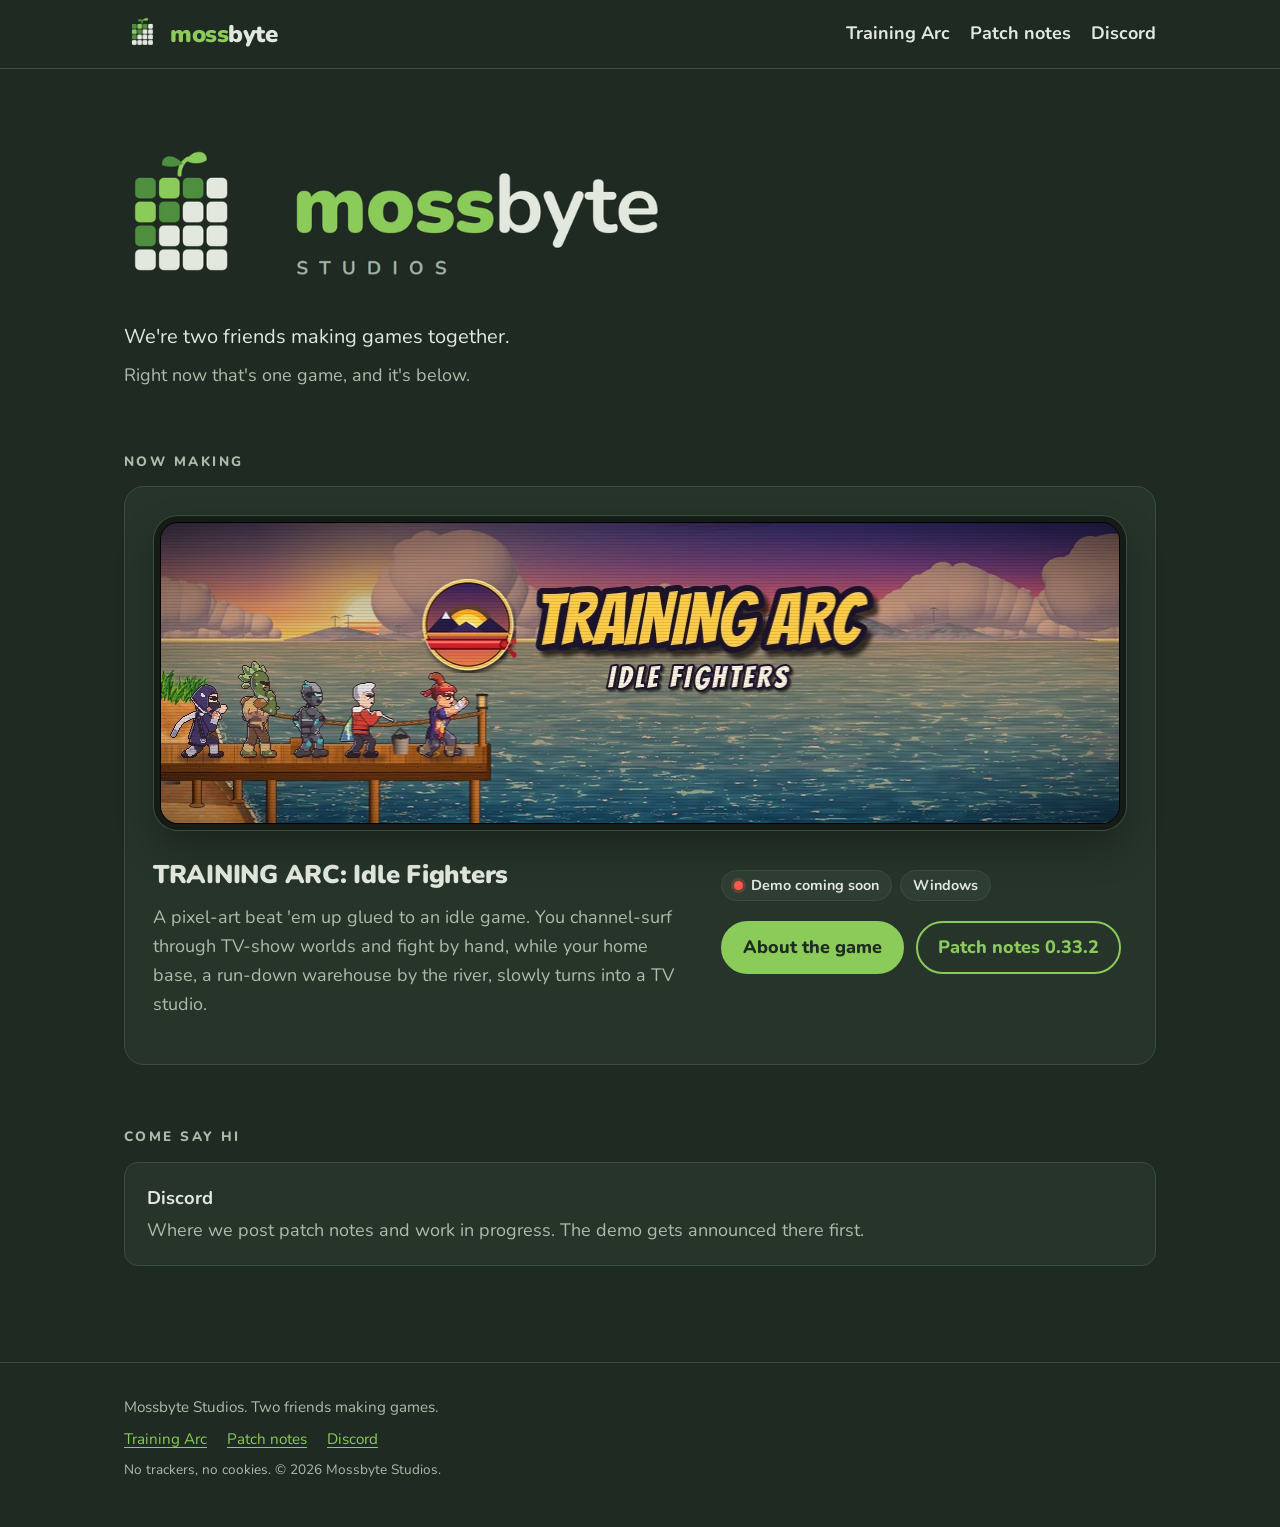
==== index.html @ 5b7db669 "Publish the site from training-arc 433669513" ====
<!doctype html>
<html lang="en">
<head>
<meta charset="utf-8">
<meta name="viewport" content="width=device-width, initial-scale=1">
<title>Mossbyte Studios</title>
<meta name="description" content="Mossbyte Studios is two friends making games. Right now that&#x27;s TRAINING ARC, a pixel-art beat &#x27;em up glued to an idle game.">
<meta name="theme-color" content="#1F2A22">
<link rel="canonical" href="https://mossbytestudios.com/">
<meta property="og:type" content="website">
<meta property="og:site_name" content="Mossbyte Studios">
<meta property="og:title" content="Mossbyte Studios">
<meta property="og:description" content="Mossbyte Studios is two friends making games. Right now that&#x27;s TRAINING ARC, a pixel-art beat &#x27;em up glued to an idle game.">
<meta property="og:url" content="https://mossbytestudios.com/">
<meta property="og:image" content="https://mossbytestudios.com/img/og_home.png">
<meta name="twitter:card" content="summary_large_image">
<link rel="icon" type="image/png" sizes="32x32" href="img/icon-32.png">
<link rel="apple-touch-icon" href="img/icon-180.png">
<link rel="preload" href="fonts/nunito-latin.woff" as="font" type="font/woff" crossorigin>
<link rel="stylesheet" href="css/site.css">
</head>
<body class="home">
<a class="skip" href="#main">Skip to content</a>
<header class="site-header">
  <div class="wrap header-row">
    <a class="brand" href="./" aria-label="Mossbyte Studios, home">
      <img src="img/icon-180.png" alt="" width="36" height="36">
      <span class="brand-word"><span class="moss">moss</span>byte</span>
    </a>
    <nav class="site-nav" aria-label="Main">
      <a href="training-arc/">Training Arc</a>
      <a href="patch-notes/">Patch notes</a>
      <a href="https://discord.gg/VtTaMhQuwS">Discord</a>
    </nav>
  </div>
</header>
<main id="main">
<section class="hero wrap">
  <img class="hero-logo" src="img/mossbyte_wide.png" alt="Mossbyte Studios" width="720" height="206">
  <p class="lede">We're two friends making games together.</p>
  <p>Right now that's one game, and it's below.</p>
</section>

<section class="wrap" aria-labelledby="now-making">
  <h2 id="now-making" class="eyebrow">Now making</h2>
  <article class="feature">
    <a class="feature-art screen" href="training-arc/" tabindex="-1" aria-hidden="true">
      <img src="img/ta_banner.webp" alt="" width="960" height="300">
    </a>
    <div class="feature-text">
      <h3><a href="training-arc/">TRAINING ARC: Idle Fighters</a></h3>
      <p>A pixel-art beat 'em up glued to an idle game. You channel-surf through TV-show worlds and fight by hand,
        while your home base, a run-down warehouse by the river, slowly turns into a TV studio.</p>
    </div>
    <div class="feature-side">
      <ul class="chips" aria-label="Status">
        <li><span class="on-air" aria-hidden="true"></span>Demo coming soon</li>
        <li>Windows</li>
      </ul>
      <p class="actions">
        <a class="btn" href="training-arc/">About the game</a>
        <a class="btn ghost" href="patch-notes/0.33.2-alpha/">Patch notes 0.33.2</a>
      </p>
    </div>
  </article>
</section>

<section class="wrap say-hi" aria-labelledby="say-hi">
  <h2 id="say-hi" class="eyebrow">Come say hi</h2>
  <div class="link-cards">
    <a class="link-card" href="https://discord.gg/VtTaMhQuwS">
      <strong>Discord</strong>
      <span>Where we post patch notes and work in progress. The demo gets announced there first.</span>
    </a>
  </div>
</section>

</main>
<footer class="site-footer">
  <div class="wrap footer-row">
    <p>Mossbyte Studios. Two friends making games.</p>
    <p class="footer-links">
      <a href="training-arc/">Training Arc</a>
      <a href="patch-notes/">Patch notes</a>
      <a href="https://discord.gg/VtTaMhQuwS">Discord</a>
    </p>
    <p class="small">No trackers, no cookies. &copy; 2026 Mossbyte Studios.</p>
  </div>
</footer>
</body>
</html>
---- css/site.css ----
/* mossbytestudios.com. Brand: bg #1F2A22, moss #4E8E3E / #8BCB5A, off-white #E3E8DF, Nunito (self-hosted, OFL). */

@font-face {
  font-family: "Nunito";
  src: url("../fonts/nunito-latin.woff") format("woff");
  font-weight: 200 1000;
  font-display: swap;
}

:root {
  --bg: #1F2A22;
  --bg-2: #26342A;        /* cards */
  --bg-3: #2E3E32;        /* card hover, borders */
  --line: #3A4D3E;
  --moss: #4E8E3E;
  --sprout: #8BCB5A;
  --text: #E3E8DF;
  --muted: #AEBBAA;
  --screen: #0E1310;      /* the TV glass */
  --on-air: #FF5A4E;
  --radius: 14px;
  --wrap: 1080px;
  color-scheme: dark;
}

*, *::before, *::after { box-sizing: border-box; }

html { -webkit-text-size-adjust: 100%; }

body {
  margin: 0;
  background: var(--bg);
  color: var(--text);
  font-family: "Nunito", system-ui, -apple-system, "Segoe UI", sans-serif;
  font-size: 18px;
  line-height: 1.6;
  overflow-x: hidden;
}

img { max-width: 100%; height: auto; display: block; }

a { color: var(--sprout); text-underline-offset: 3px; text-decoration-thickness: 1px; }
a:hover { color: var(--text); }
:focus-visible { outline: 3px solid var(--sprout); outline-offset: 3px; border-radius: 4px; }

h1, h2, h3 { line-height: 1.2; margin: 0 0 .5em; font-weight: 900; letter-spacing: -.01em; }
h1 { font-size: clamp(2rem, 5vw, 3rem); }
h2 { font-size: clamp(1.4rem, 3vw, 1.75rem); margin-top: 0; }
h3 { font-size: 1.15rem; font-weight: 800; }
p { margin: 0 0 1em; }

.wrap { width: 100%; max-width: var(--wrap); margin-left: auto; margin-right: auto; padding-left: 24px; padding-right: 24px; }
main > section, main > article { margin-top: 64px; }
main > section:first-child, main > article:first-child { margin-top: 40px; }

.skip { position: absolute; left: -9999px; top: 8px; background: var(--sprout); color: var(--bg); padding: 8px 12px; z-index: 10; }
.skip:focus { left: 16px; }

/* ---- header / footer */
.site-header { border-bottom: 1px solid var(--line); }
.header-row { display: flex; align-items: center; justify-content: space-between; gap: 16px; min-height: 68px; }
.brand { display: flex; align-items: center; gap: 10px; text-decoration: none; color: var(--text); }
.brand img { width: 36px; height: 36px; }
.brand-word { font-weight: 900; font-size: 1.5rem; letter-spacing: -.02em; }
.brand-word .moss { color: var(--sprout); }
.site-nav { display: flex; gap: 4px 20px; flex-wrap: wrap; }
.site-nav a { color: var(--text); text-decoration: none; font-weight: 700; padding: 6px 0; border-bottom: 2px solid transparent; }
.site-nav a:hover, .site-nav a[aria-current] { border-bottom-color: var(--sprout); }

.site-footer { margin-top: 96px; border-top: 1px solid var(--line); padding: 32px 0 40px; color: var(--muted); font-size: .95rem; }
.footer-row p { margin: 0 0 .5em; }
.footer-links { display: flex; flex-wrap: wrap; gap: 4px 20px; }
.small { font-size: .85rem; }

/* ---- shared bits */
.lede { font-size: 1.25rem; color: var(--text); }
.eyebrow { font-size: .85rem; font-weight: 800; letter-spacing: .18em; text-transform: uppercase; color: var(--muted); margin-bottom: 16px; }
.note { color: var(--muted); font-size: 1rem; }
.prose > * { max-width: 720px; }

.btn {
  display: inline-block; background: var(--sprout); color: var(--bg); font-weight: 800; text-decoration: none;
  padding: 10px 20px; border-radius: 999px; border: 2px solid var(--sprout);
}
.btn:hover { background: var(--text); border-color: var(--text); color: var(--bg); }
.btn.ghost { background: transparent; color: var(--sprout); }
.btn.ghost:hover { color: var(--text); border-color: var(--text); background: transparent; }
.actions { display: flex; flex-wrap: wrap; gap: 12px; margin: 20px 0 0; }

.chips { list-style: none; padding: 0; margin: 0; display: flex; flex-wrap: wrap; gap: 8px; }
.chips li {
  display: inline-flex; align-items: center; gap: 8px; font-size: .9rem; font-weight: 700;
  background: var(--bg-3); border: 1px solid var(--line); border-radius: 999px; padding: 3px 12px;
}
.on-air { width: 9px; height: 9px; border-radius: 50%; background: var(--on-air); box-shadow: 0 0 0 3px rgba(255, 90, 78, .22); }

.link-cards { display: grid; grid-template-columns: repeat(auto-fit, minmax(260px, 1fr)); gap: 16px; }
.link-card {
  display: block; background: var(--bg-2); border: 1px solid var(--line); border-radius: var(--radius);
  padding: 20px 22px; text-decoration: none; color: var(--muted);
}
.link-card strong { display: block; color: var(--text); font-size: 1.15rem; margin-bottom: 4px; }
.link-card:hover { background: var(--bg-3); border-color: var(--moss); color: var(--text); }

/* ---- the TV screen frame (game art sits in these) */
.screen {
  position: relative; display: block; background: var(--screen); border-radius: 18px; overflow: hidden;
  border: 1px solid #000; box-shadow: 0 0 0 6px #151C17, 0 0 0 7px var(--line), 0 18px 40px rgba(0, 0, 0, .35);
}
.screen img { width: 100%; }
.screen::after {           /* faint scanlines + a soft vignette, like a CRT */
  content: ""; position: absolute; inset: 0; pointer-events: none;
  background:
    repeating-linear-gradient(to bottom, rgba(0, 0, 0, .10) 0 1px, transparent 1px 3px),
    radial-gradient(ellipse at center, transparent 62%, rgba(0, 0, 0, .35) 100%);
}
a.screen:hover { box-shadow: 0 0 0 6px #151C17, 0 0 0 7px var(--moss), 0 18px 40px rgba(0, 0, 0, .35); }

/* ---- home */
.hero { padding-top: 24px; }
.hero-logo { width: min(560px, 100%); margin: 0 0 28px -8px; }
.hero p { max-width: 640px; color: var(--muted); }
.hero .lede { color: var(--text); margin-bottom: .4em; }

.feature {
  display: grid; grid-template-columns: minmax(0, 1.3fr) minmax(0, 1fr); gap: 8px 40px; align-items: start;
  background: var(--bg-2); border: 1px solid var(--line); border-radius: 20px; padding: 28px;
}
.feature-art { grid-column: 1 / -1; margin: 7px 7px 28px; }
.feature-side { padding-top: 6px; }
.feature h3 { font-size: 1.6rem; font-weight: 900; }
.feature h3 a { color: var(--text); text-decoration: none; }
.feature h3 a:hover { color: var(--sprout); }
.feature p { color: var(--muted); }
.feature .chips { margin-top: 4px; }

/* ---- game page */
.game-hero { display: grid; gap: 28px; }
.hero-screen { margin: 7px; }
.channel-bug {
  position: absolute; z-index: 1; top: 12px; right: 14px; font-weight: 900; font-size: .8rem; letter-spacing: .12em;
  color: rgba(255, 255, 255, .85); background: rgba(0, 0, 0, .45); padding: 2px 8px; border-radius: 6px;
}
.game-title h1 { margin-bottom: 12px; }
.game-title h1 span { display: block; font-size: .45em; font-weight: 800; letter-spacing: .2em; text-transform: uppercase; color: var(--sprout); margin-top: 6px; }

.three { list-style: none; padding: 0; margin: 0; display: grid; grid-template-columns: repeat(3, minmax(0, 1fr)); gap: 16px; }
.three li { background: var(--bg-2); border: 1px solid var(--line); border-radius: var(--radius); padding: 20px 22px; }
.three p { margin: 0; color: var(--muted); font-size: 1rem; }

.tv-guide { list-style: none; padding: 0; margin: 0 0 16px; border: 1px solid var(--line); border-radius: var(--radius); overflow: hidden; }
.tv-guide li {
  display: grid; grid-template-columns: 48px minmax(0, 13rem) minmax(0, 1fr) auto; gap: 16px; align-items: baseline;
  padding: 12px 18px; background: var(--bg-2);
}
.tv-guide li:nth-child(even) { background: #223026; }
.tv-guide .ch { font-weight: 900; color: var(--bg); background: var(--sprout); border-radius: 6px; text-align: center; font-size: .9rem; padding: 1px 0; align-self: center; }
.tv-guide span:not(.ch) { color: var(--muted); }
.tv-guide em { font-style: normal; color: var(--muted); font-size: .9rem; white-space: nowrap; }

.shots { display: grid; grid-template-columns: repeat(2, minmax(0, 1fr)); gap: 32px 28px; }
.shots figure { margin: 7px; }
.shots figcaption { margin-top: 14px; color: var(--muted); font-size: .95rem; }

.trailer { aspect-ratio: 16 / 9; margin: 7px; }
.trailer iframe { width: 100%; height: 100%; border: 0; display: block; }
.trailer-play { display: block; height: 100%; position: relative; color: var(--text); }
.trailer-play img { width: 100%; height: 100%; object-fit: cover; opacity: .75; }
.trailer-play span {
  position: absolute; left: 50%; top: 50%; transform: translate(-50%, -50%); background: var(--sprout); color: var(--bg);
  font-weight: 900; padding: 12px 24px; border-radius: 999px;
}

/* ---- patch notes */
.crumbs { margin-bottom: 8px; font-weight: 700; }
.notes h1 { margin-bottom: 8px; }
.notes-meta { display: flex; align-items: center; gap: 12px; color: var(--muted); margin-bottom: 32px; }
.tag {
  display: inline-block; font-size: .78rem; font-weight: 800; letter-spacing: .08em; text-transform: uppercase;
  color: var(--sprout); border: 1px solid var(--moss); border-radius: 6px; padding: 0 7px;
}
.notes-body h2 { font-size: 1.3rem; margin: 1.6em 0 .5em; color: var(--sprout); }
.notes-body ul { padding-left: 1.2em; margin: 0 0 1em; }
.notes-body li { margin-bottom: .45em; }
.notes-body li::marker { color: var(--moss); }
.notes-body li ul { margin: .4em 0 0; }
.notes-body strong { color: #F3F6F0; }
.notes-body > p:first-child { font-size: 1.15rem; }

.notes-list { list-style: none; padding: 0; margin: 24px 0 0; display: grid; gap: 14px; }
.notes-list a {
  display: grid; grid-template-columns: auto auto 1fr; align-items: center; gap: 4px 12px;
  background: var(--bg-2); border: 1px solid var(--line); border-radius: var(--radius); padding: 18px 22px;
  text-decoration: none; color: var(--muted);
}
.notes-list a:hover { background: var(--bg-3); border-color: var(--moss); }
.notes-list .v { font-size: 1.35rem; font-weight: 900; color: var(--text); }
.notes-list time { font-size: .95rem; }
.notes-list .sum { grid-column: 1 / -1; font-size: 1rem; color: var(--text); }
.notes-list .topics { grid-column: 1 / -1; font-size: .9rem; }
.notes-list .topics:empty { display: none; }

.pager { display: flex; justify-content: space-between; gap: 16px; margin-top: 48px; padding-top: 20px; border-top: 1px solid var(--line); font-weight: 700; }

/* ---- 404 */
.lost { text-align: center; padding-top: 40px; }
.lost .screen { max-width: 420px; margin: 0 auto 28px; aspect-ratio: 4 / 3; display: grid; place-items: center; }
.lost .static-text { font-size: 2.2rem; font-weight: 900; letter-spacing: .1em; color: var(--muted); }

/* ---- narrow screens */
@media (max-width: 860px) {
  .feature { grid-template-columns: 1fr; gap: 0; padding: 20px; }
  .feature-art { margin-bottom: 24px; }
  .feature-side { padding-top: 0; }
  .three { grid-template-columns: 1fr; }
  .tv-guide li { grid-template-columns: 40px minmax(0, 1fr) auto; gap: 4px 12px; }
  .tv-guide li > span:nth-of-type(2) { grid-column: 2 / 4; grid-row: 2; font-size: .95rem; }
}
@media (max-width: 720px) {
  body { font-size: 17px; }
  .wrap { padding-left: 16px; padding-right: 16px; }
  main > section, main > article { margin-top: 48px; }
  .header-row { flex-direction: column; align-items: flex-start; gap: 4px; padding-top: 12px; padding-bottom: 8px; }
  .site-nav { gap: 4px 18px; }
  .shots { grid-template-columns: 1fr; gap: 28px; }
  .hero-logo { margin-left: -4px; }
  .lede { font-size: 1.15rem; }
  .notes-list a { padding: 16px; }
  .channel-bug { font-size: .62rem; top: 7px; right: 9px; padding: 1px 6px; }
}

@media (prefers-reduced-motion: reduce) { * { scroll-behavior: auto !important; transition: none !important; } }
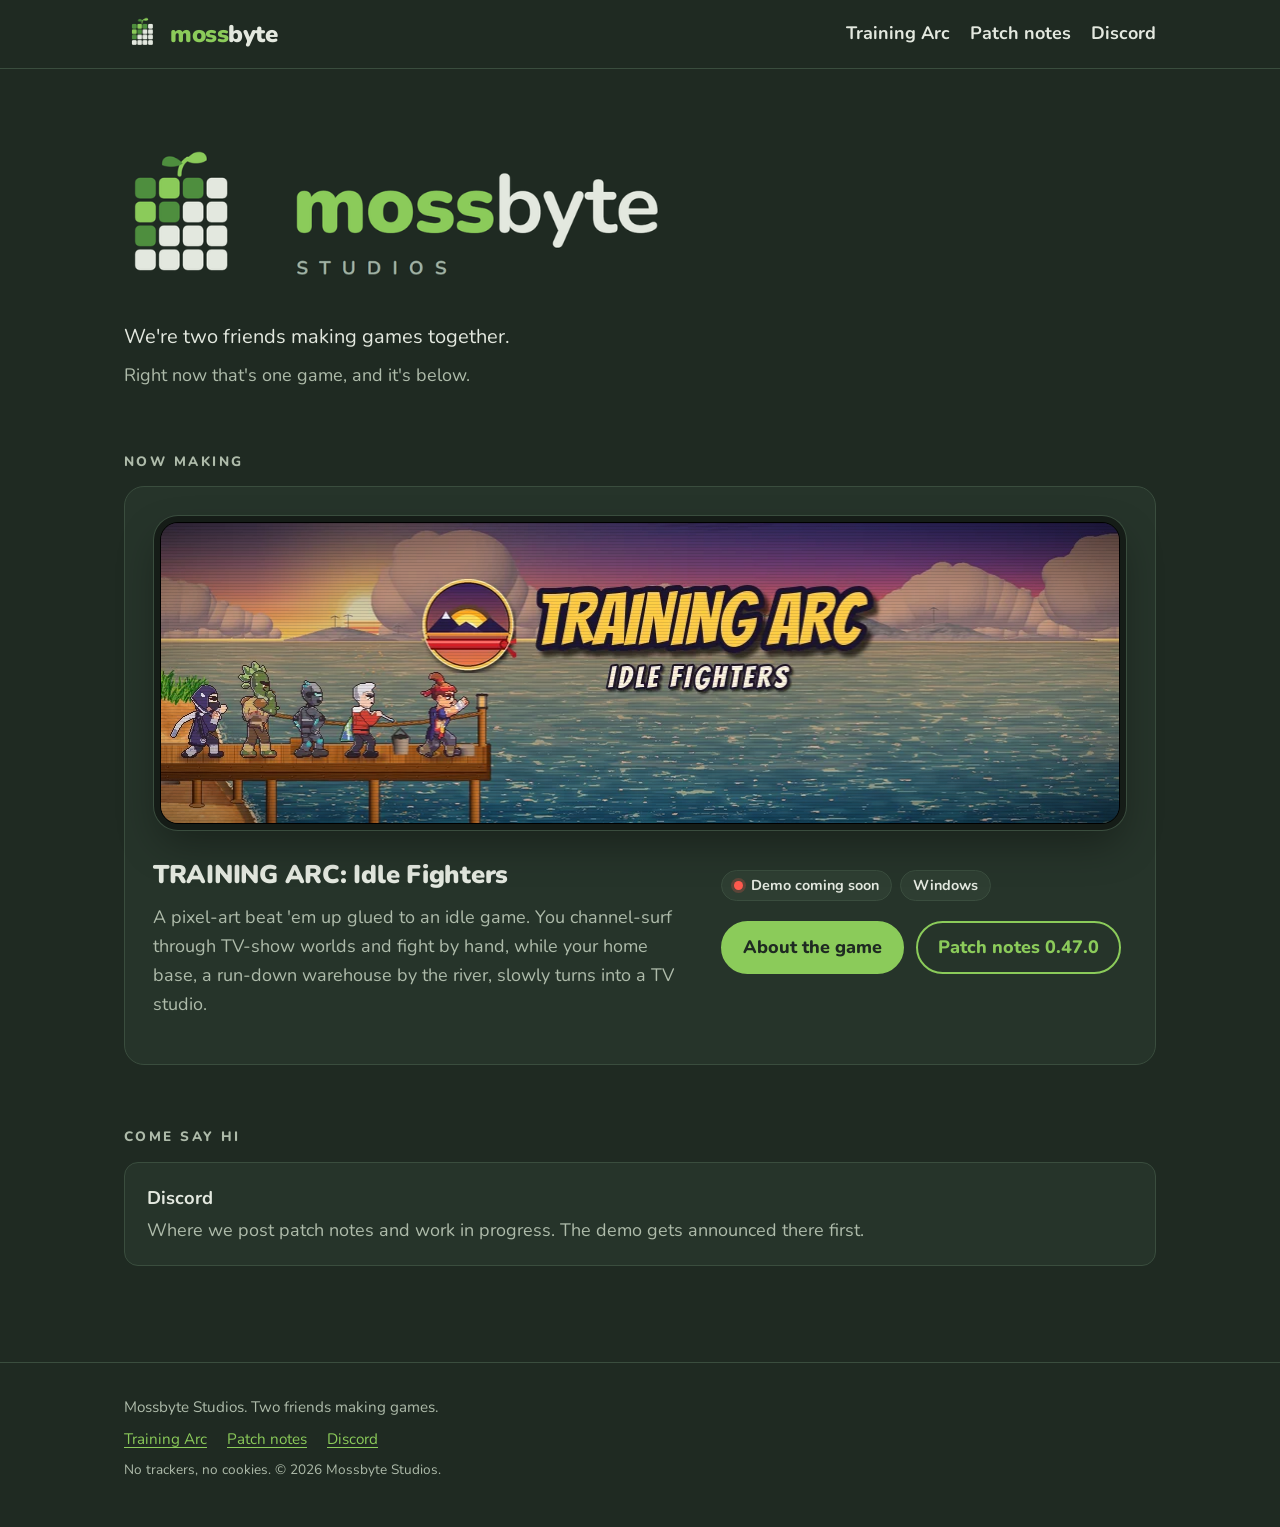
==== commit 0699f978: "Publish the site from training-arc 8649b7ae2" ====
--- a/index.html
+++ b/index.html
@@ -18,6 +18,7 @@
 <link rel="apple-touch-icon" href="img/icon-180.png">
 <link rel="preload" href="fonts/nunito-latin.woff" as="font" type="font/woff" crossorigin>
 <link rel="stylesheet" href="css/site.css">
+<script src="js/site.js" defer></script>
 </head>
 <body class="home">
 <a class="skip" href="#main">Skip to content</a>
@@ -59,7 +60,7 @@
       </ul>
       <p class="actions">
         <a class="btn" href="training-arc/">About the game</a>
-        <a class="btn ghost" href="patch-notes/0.33.2-alpha/">Patch notes 0.33.2</a>
+        <a class="btn ghost" href="patch-notes/0.47.0-alpha/">Patch notes 0.47.0</a>
       </p>
     </div>
   </article>
--- a/css/site.css
+++ b/css/site.css
@@ -116,6 +116,34 @@
 }
 a.screen:hover { box-shadow: 0 0 0 6px #151C17, 0 0 0 7px var(--moss), 0 18px 40px rgba(0, 0, 0, .35); }
 
+/* ---- the screenshot viewer (js/site.js) */
+.viewer {
+  width: 100vw; height: 100vh; max-width: none; max-height: none; margin: 0; padding: 56px 16px 24px;
+  border: 0; background: transparent; color: var(--text);
+}
+.viewer::backdrop { background: rgba(10, 14, 11, .97); }
+.viewer[open] { display: flex; align-items: center; justify-content: center; }
+.viewer figure { margin: 0; display: flex; flex-direction: column; align-items: center; gap: 12px; max-width: 100%; max-height: 100%; }
+.viewer img {
+  max-width: min(1280px, 100%); max-height: calc(100vh - 140px); width: auto; height: auto;
+  border-radius: 10px; box-shadow: 0 0 0 1px var(--line), 0 18px 60px rgba(0, 0, 0, .5);
+}
+.viewer figcaption { color: var(--muted); text-align: center; }
+.viewer button {
+  position: fixed; display: grid; place-items: center; width: 48px; height: 48px; border-radius: 999px;
+  border: 1px solid var(--line); background: var(--bg-2); color: var(--text); font: inherit; font-size: 28px;
+  line-height: 1; cursor: pointer;
+}
+.viewer button:hover, .viewer button:focus-visible { background: var(--bg-3); border-color: var(--sprout); outline: none; }
+.viewer-close { top: 12px; right: 16px; }
+.viewer-nav { top: 50%; transform: translateY(-50%); }
+.viewer-nav.prev { left: 16px; }
+.viewer-nav.next { right: 16px; }
+@media (max-width: 720px) {
+  .viewer-nav { top: auto; bottom: 16px; transform: none; }
+  .viewer img { max-height: calc(100vh - 200px); }
+}
+
 /* ---- home */
 .hero { padding-top: 24px; }
 .hero-logo { width: min(560px, 100%); margin: 0 0 28px -8px; }
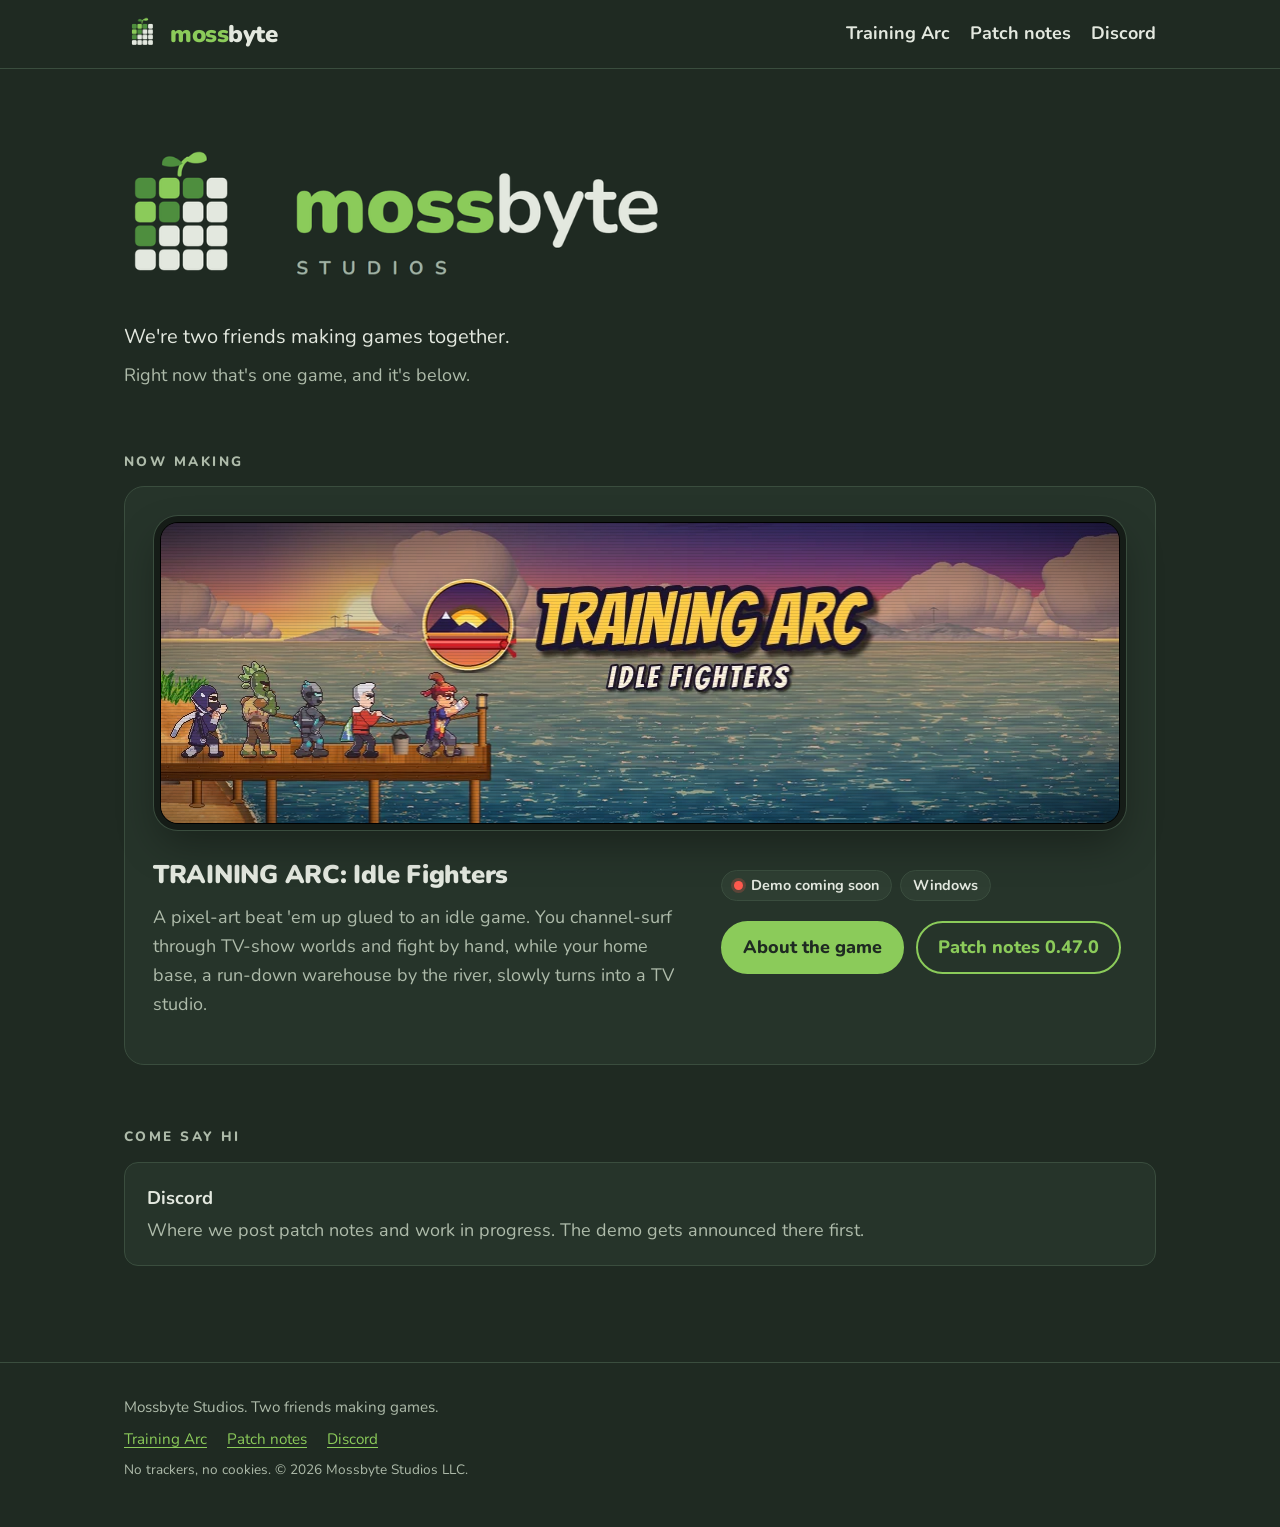
==== commit e19a56ae: "Publish the site from training-arc abc2945c0" ====
--- a/index.html
+++ b/index.html
@@ -19,6 +19,10 @@
 <link rel="preload" href="fonts/nunito-latin.woff" as="font" type="font/woff" crossorigin>
 <link rel="stylesheet" href="css/site.css">
 <script src="js/site.js" defer></script>
+<script type="application/ld+json">
+{"@context": "https://schema.org", "@type": "Organization", "name": "Mossbyte Studios", "legalName": "Mossbyte Studios LLC",
+ "url": "https://mossbytestudios.com/", "logo": "https://mossbytestudios.com/img/icon-180.png"}
+</script>
 </head>
 <body class="home">
 <a class="skip" href="#main">Skip to content</a>
@@ -85,7 +89,7 @@
       <a href="patch-notes/">Patch notes</a>
       <a href="https://discord.gg/VtTaMhQuwS">Discord</a>
     </p>
-    <p class="small">No trackers, no cookies. &copy; 2026 Mossbyte Studios.</p>
+    <p class="small">No trackers, no cookies. &copy; 2026 Mossbyte Studios LLC.</p>
   </div>
 </footer>
 </body>
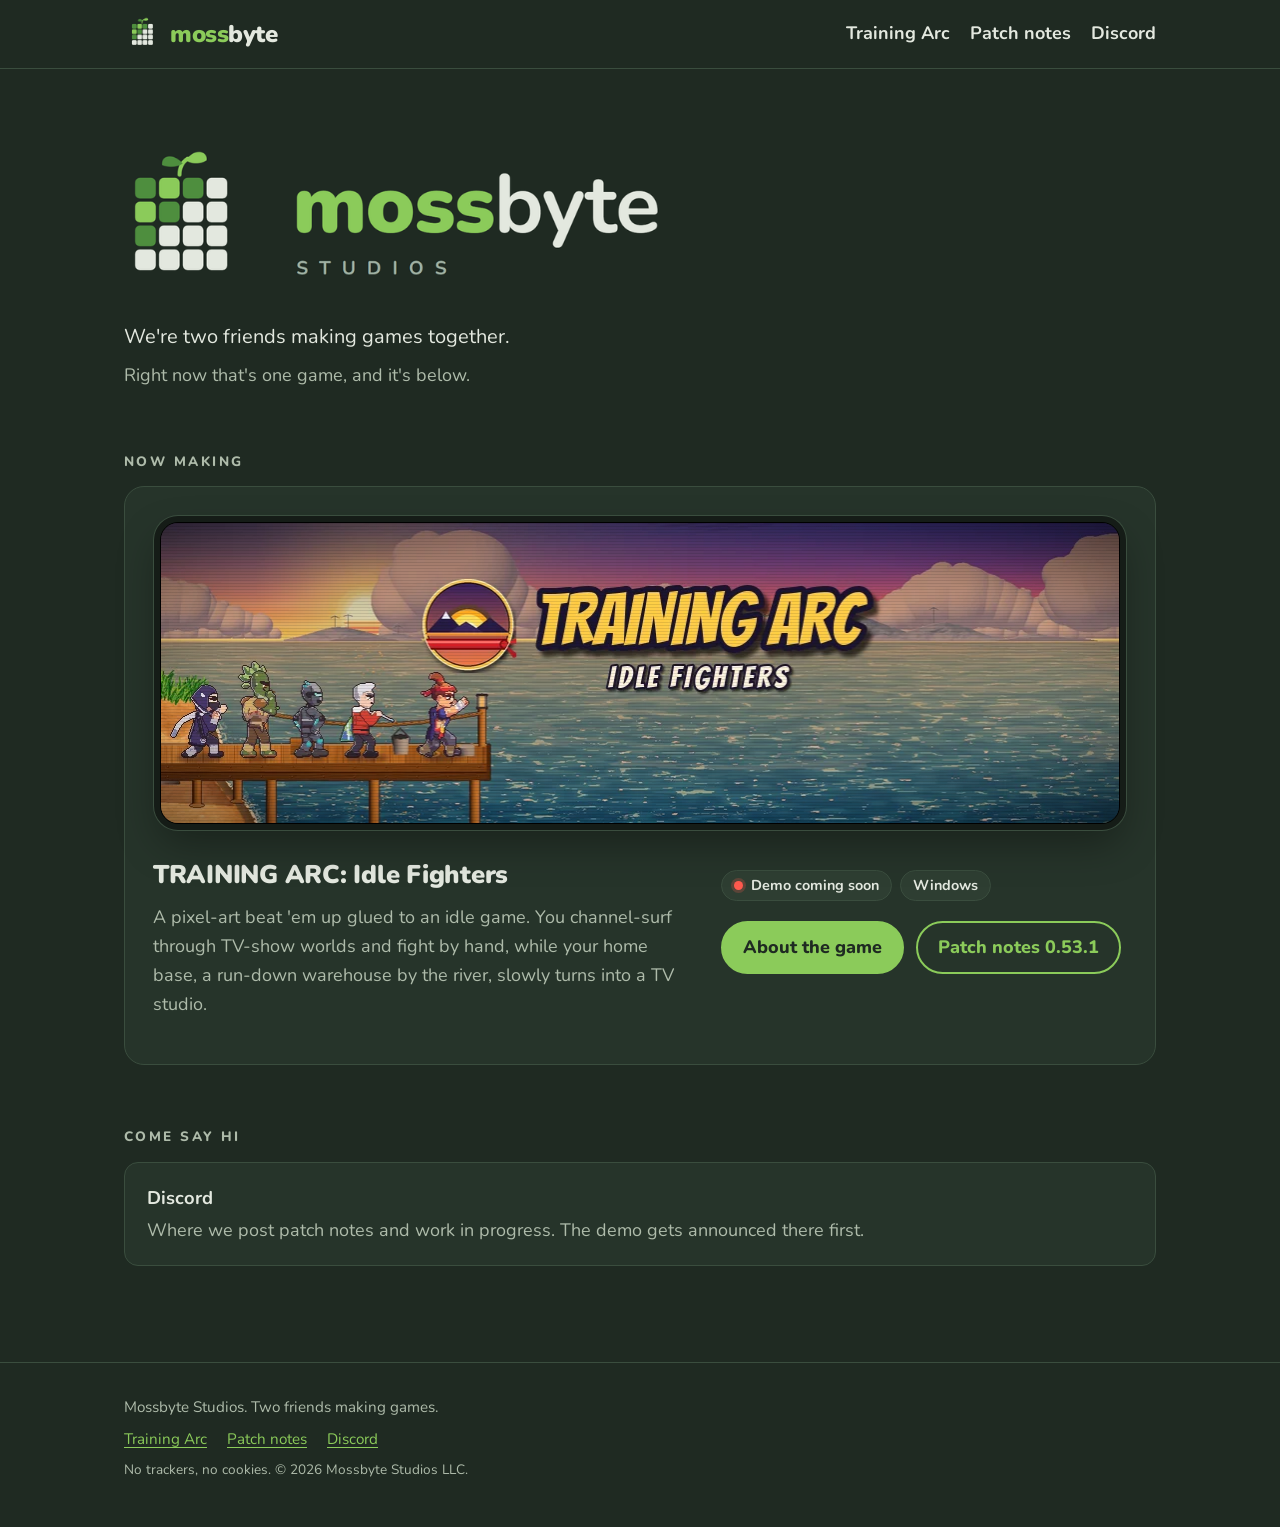
==== commit f3602b2c: "Publish the site from training-arc d371b04f2" ====
--- a/index.html
+++ b/index.html
@@ -64,7 +64,7 @@
       </ul>
       <p class="actions">
         <a class="btn" href="training-arc/">About the game</a>
-        <a class="btn ghost" href="patch-notes/0.47.0-alpha/">Patch notes 0.47.0</a>
+        <a class="btn ghost" href="patch-notes/0.53.1-alpha/">Patch notes 0.53.1</a>
       </p>
     </div>
   </article>
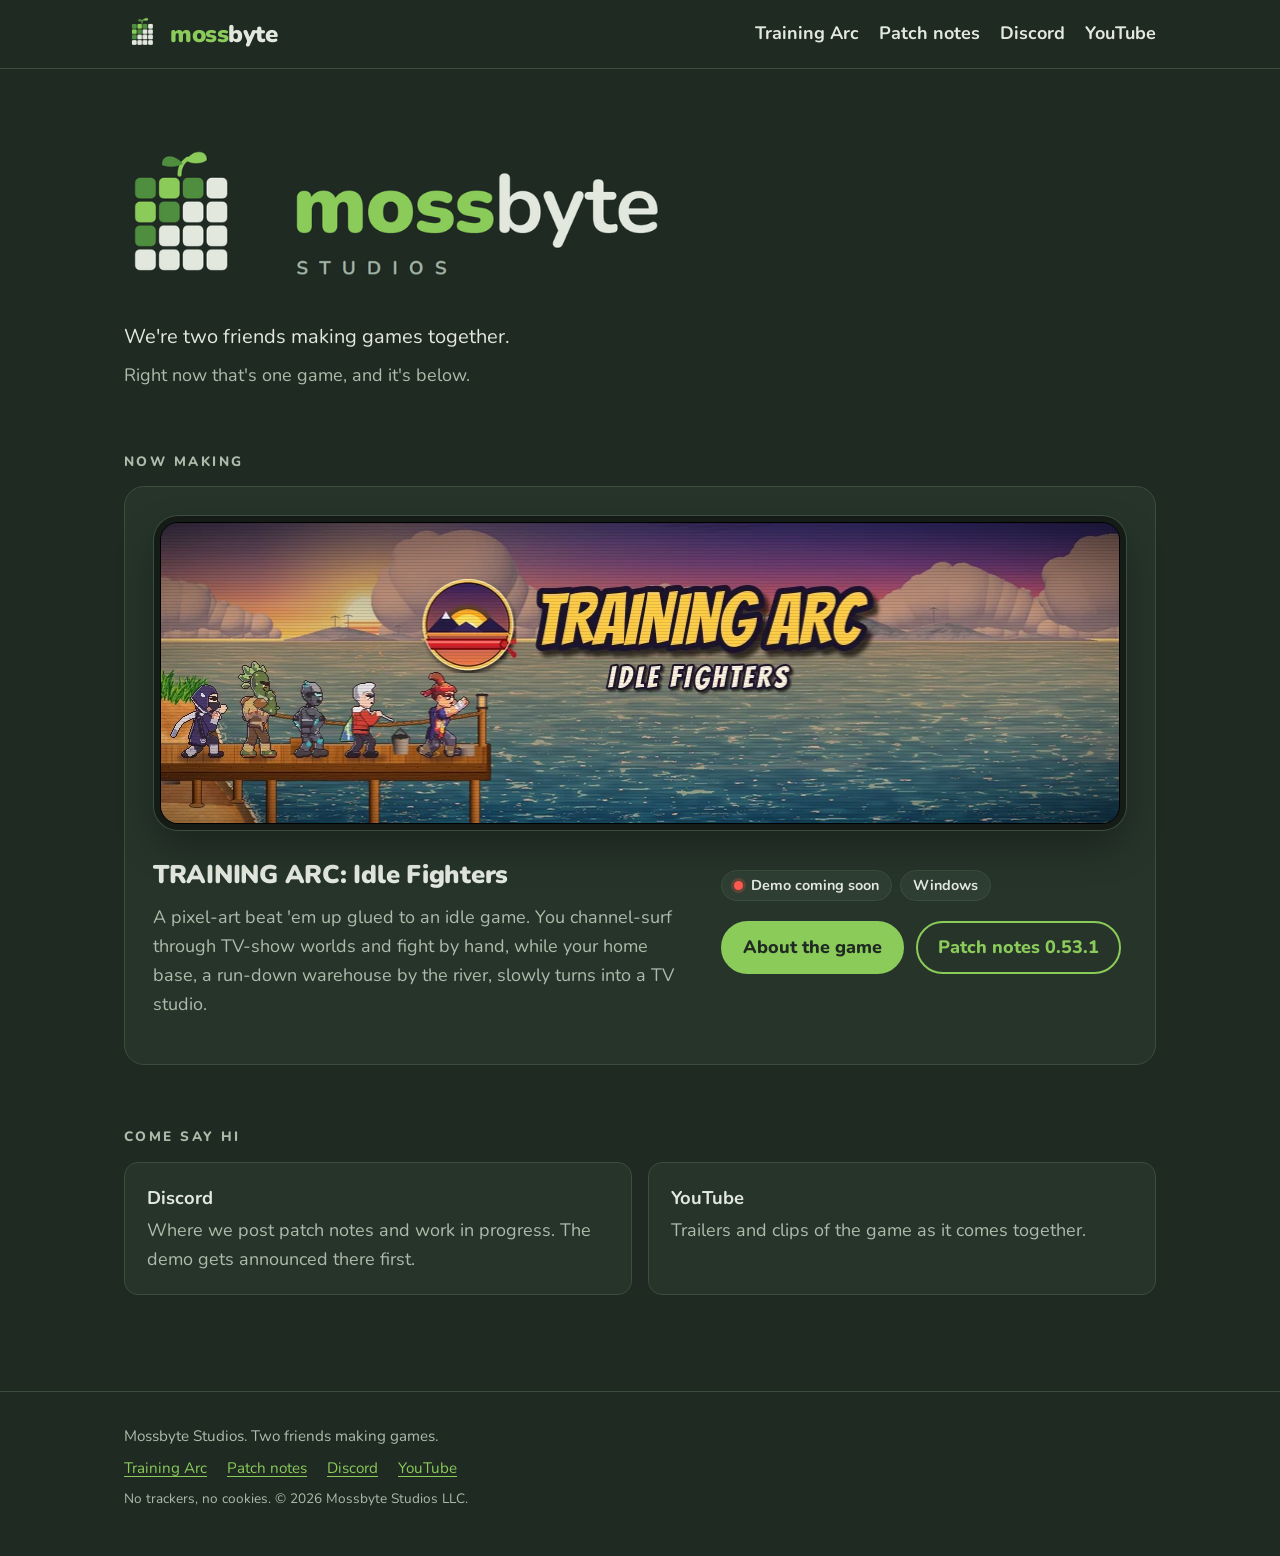
==== commit 18416d78: "Publish the site from training-arc 633ab49d2" ====
--- a/index.html
+++ b/index.html
@@ -21,7 +21,8 @@
 <script src="js/site.js" defer></script>
 <script type="application/ld+json">
 {"@context": "https://schema.org", "@type": "Organization", "name": "Mossbyte Studios", "legalName": "Mossbyte Studios LLC",
- "url": "https://mossbytestudios.com/", "logo": "https://mossbytestudios.com/img/icon-180.png"}
+ "url": "https://mossbytestudios.com/", "logo": "https://mossbytestudios.com/img/icon-180.png",
+ "sameAs": ["https://www.youtube.com/@MossbyteStudiosLLC"]}
 </script>
 </head>
 <body class="home">
@@ -36,6 +37,7 @@
       <a href="training-arc/">Training Arc</a>
       <a href="patch-notes/">Patch notes</a>
       <a href="https://discord.gg/VtTaMhQuwS">Discord</a>
+      <a href="https://www.youtube.com/@MossbyteStudiosLLC">YouTube</a>
     </nav>
   </div>
 </header>
@@ -77,6 +79,10 @@
       <strong>Discord</strong>
       <span>Where we post patch notes and work in progress. The demo gets announced there first.</span>
     </a>
+    <a class="link-card" href="https://www.youtube.com/@MossbyteStudiosLLC">
+      <strong>YouTube</strong>
+      <span>Trailers and clips of the game as it comes together.</span>
+    </a>
   </div>
 </section>
 
@@ -88,6 +94,7 @@
       <a href="training-arc/">Training Arc</a>
       <a href="patch-notes/">Patch notes</a>
       <a href="https://discord.gg/VtTaMhQuwS">Discord</a>
+      <a href="https://www.youtube.com/@MossbyteStudiosLLC">YouTube</a>
     </p>
     <p class="small">No trackers, no cookies. &copy; 2026 Mossbyte Studios LLC.</p>
   </div>
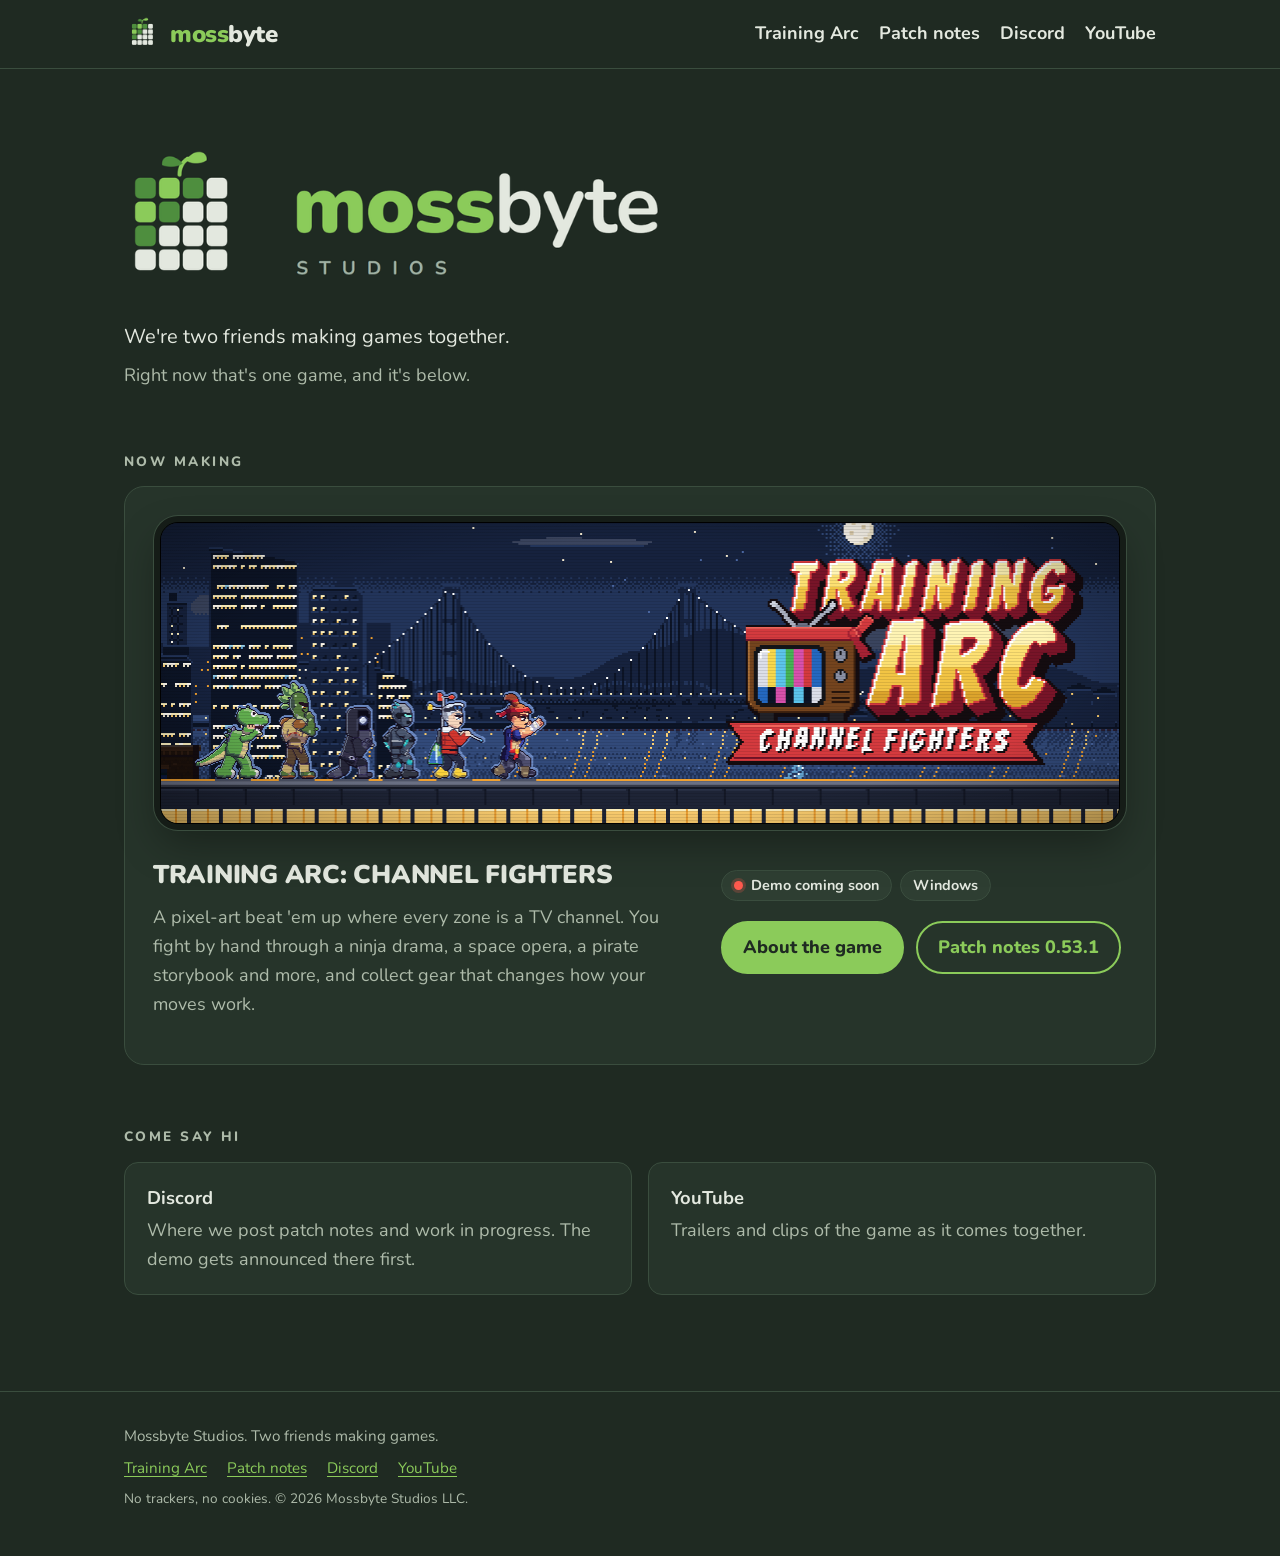
==== commit 2cd8c2cf: "Publish the site from training-arc 97e08bd38" ====
--- a/index.html
+++ b/index.html
@@ -4,13 +4,13 @@
 <meta charset="utf-8">
 <meta name="viewport" content="width=device-width, initial-scale=1">
 <title>Mossbyte Studios</title>
-<meta name="description" content="Mossbyte Studios is two friends making games. Right now that&#x27;s TRAINING ARC, a pixel-art beat &#x27;em up glued to an idle game.">
+<meta name="description" content="Mossbyte Studios is two friends making games. Right now that&#x27;s TRAINING ARC: CHANNEL FIGHTERS, a pixel-art beat &#x27;em up where every zone is a TV channel.">
 <meta name="theme-color" content="#1F2A22">
 <link rel="canonical" href="https://mossbytestudios.com/">
 <meta property="og:type" content="website">
 <meta property="og:site_name" content="Mossbyte Studios">
 <meta property="og:title" content="Mossbyte Studios">
-<meta property="og:description" content="Mossbyte Studios is two friends making games. Right now that&#x27;s TRAINING ARC, a pixel-art beat &#x27;em up glued to an idle game.">
+<meta property="og:description" content="Mossbyte Studios is two friends making games. Right now that&#x27;s TRAINING ARC: CHANNEL FIGHTERS, a pixel-art beat &#x27;em up where every zone is a TV channel.">
 <meta property="og:url" content="https://mossbytestudios.com/">
 <meta property="og:image" content="https://mossbytestudios.com/img/og_home.png">
 <meta name="twitter:card" content="summary_large_image">
@@ -55,9 +55,9 @@
       <img src="img/ta_banner.webp" alt="" width="960" height="300">
     </a>
     <div class="feature-text">
-      <h3><a href="training-arc/">TRAINING ARC: Idle Fighters</a></h3>
-      <p>A pixel-art beat 'em up glued to an idle game. You channel-surf through TV-show worlds and fight by hand,
-        while your home base, a run-down warehouse by the river, slowly turns into a TV studio.</p>
+      <h3><a href="training-arc/">TRAINING ARC: CHANNEL FIGHTERS</a></h3>
+      <p>A pixel-art beat 'em up where every zone is a TV channel. You fight by hand through a ninja drama, a space
+        opera, a pirate storybook and more, and collect gear that changes how your moves work.</p>
     </div>
     <div class="feature-side">
       <ul class="chips" aria-label="Status">
--- a/css/site.css
+++ b/css/site.css
@@ -170,7 +170,7 @@
   color: rgba(255, 255, 255, .85); background: rgba(0, 0, 0, .45); padding: 2px 8px; border-radius: 6px;
 }
 .game-title h1 { margin-bottom: 12px; }
-.game-title h1 span { display: block; font-size: .45em; font-weight: 800; letter-spacing: .2em; text-transform: uppercase; color: var(--sprout); margin-top: 6px; }
+.game-title h1 span { display: block; font-size: .5em; letter-spacing: .08em; color: var(--on-air); }   /* the subtitle: Channel Fighters */
 
 .three { list-style: none; padding: 0; margin: 0; display: grid; grid-template-columns: repeat(3, minmax(0, 1fr)); gap: 16px; }
 .three li { background: var(--bg-2); border: 1px solid var(--line); border-radius: var(--radius); padding: 20px 22px; }
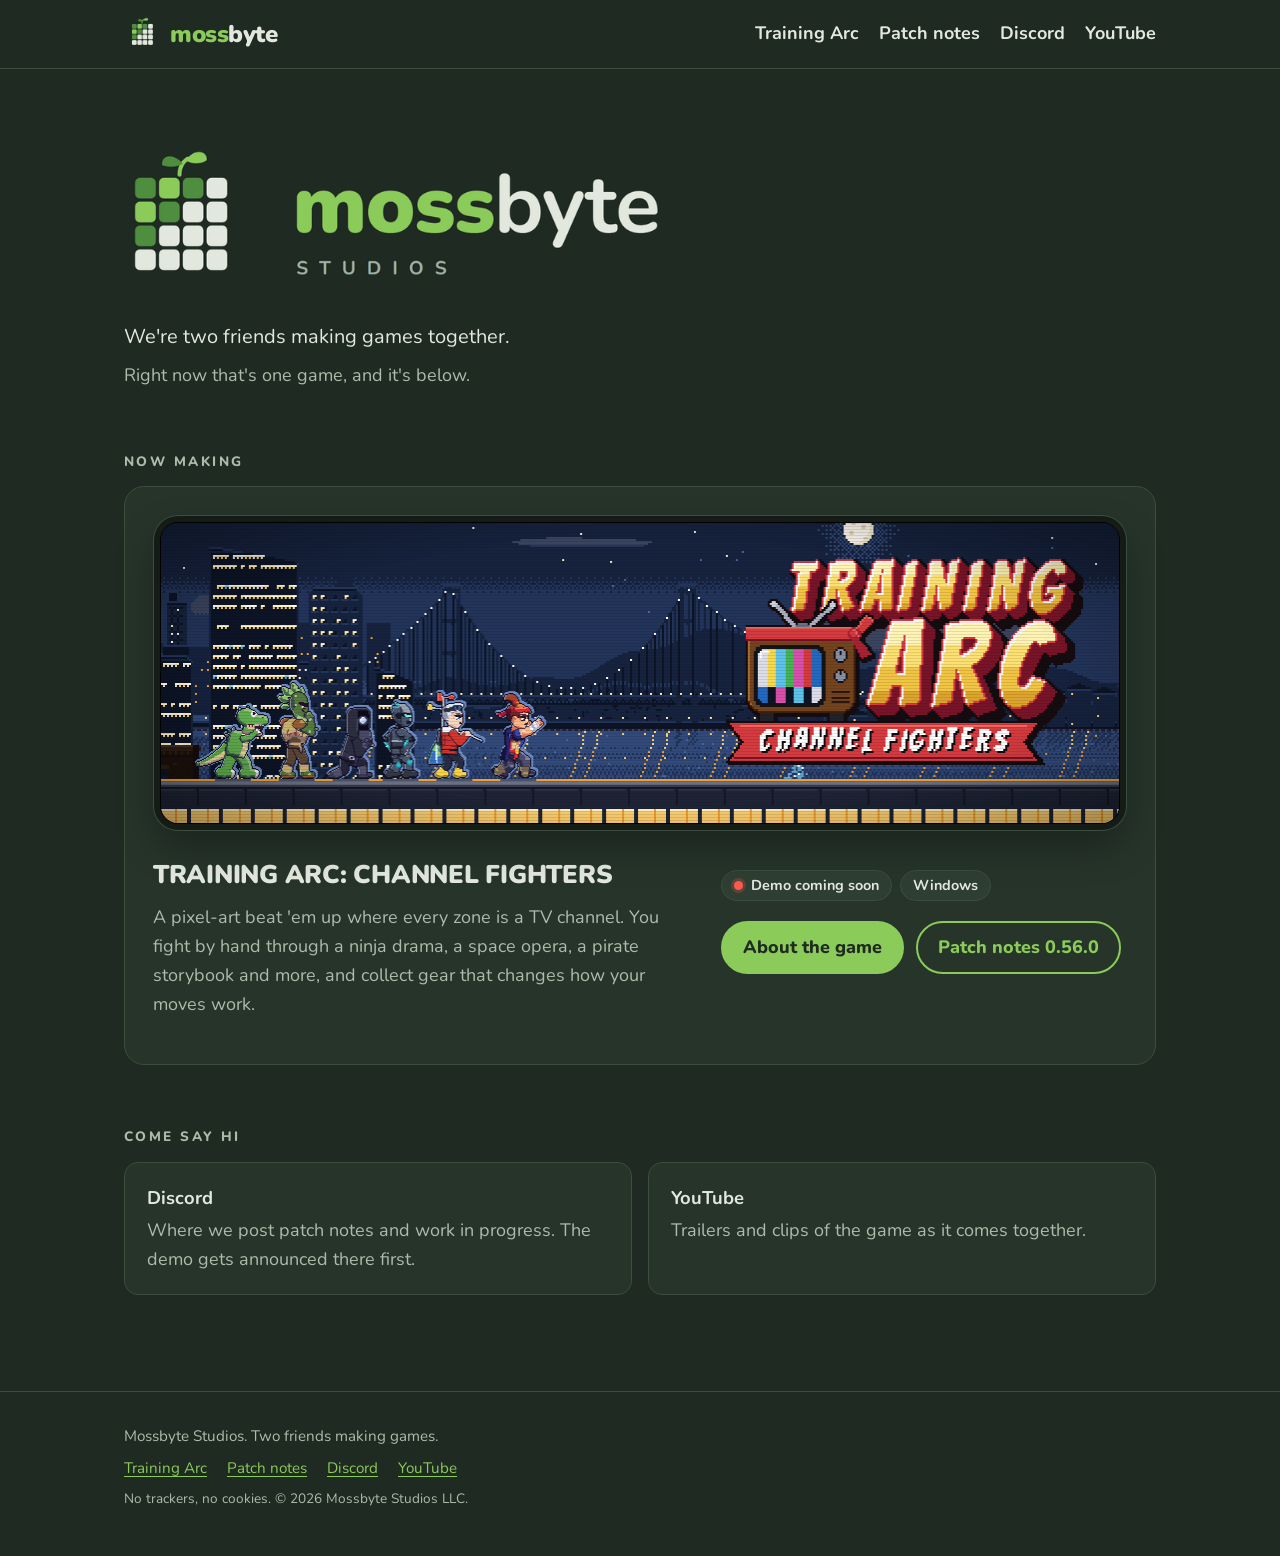
==== commit 14cc5c6f: "Publish the site from training-arc 6a32089ed" ====
--- a/index.html
+++ b/index.html
@@ -66,7 +66,7 @@
       </ul>
       <p class="actions">
         <a class="btn" href="training-arc/">About the game</a>
-        <a class="btn ghost" href="patch-notes/0.53.1-alpha/">Patch notes 0.53.1</a>
+        <a class="btn ghost" href="patch-notes/0.56.0-alpha/">Patch notes 0.56.0</a>
       </p>
     </div>
   </article>
